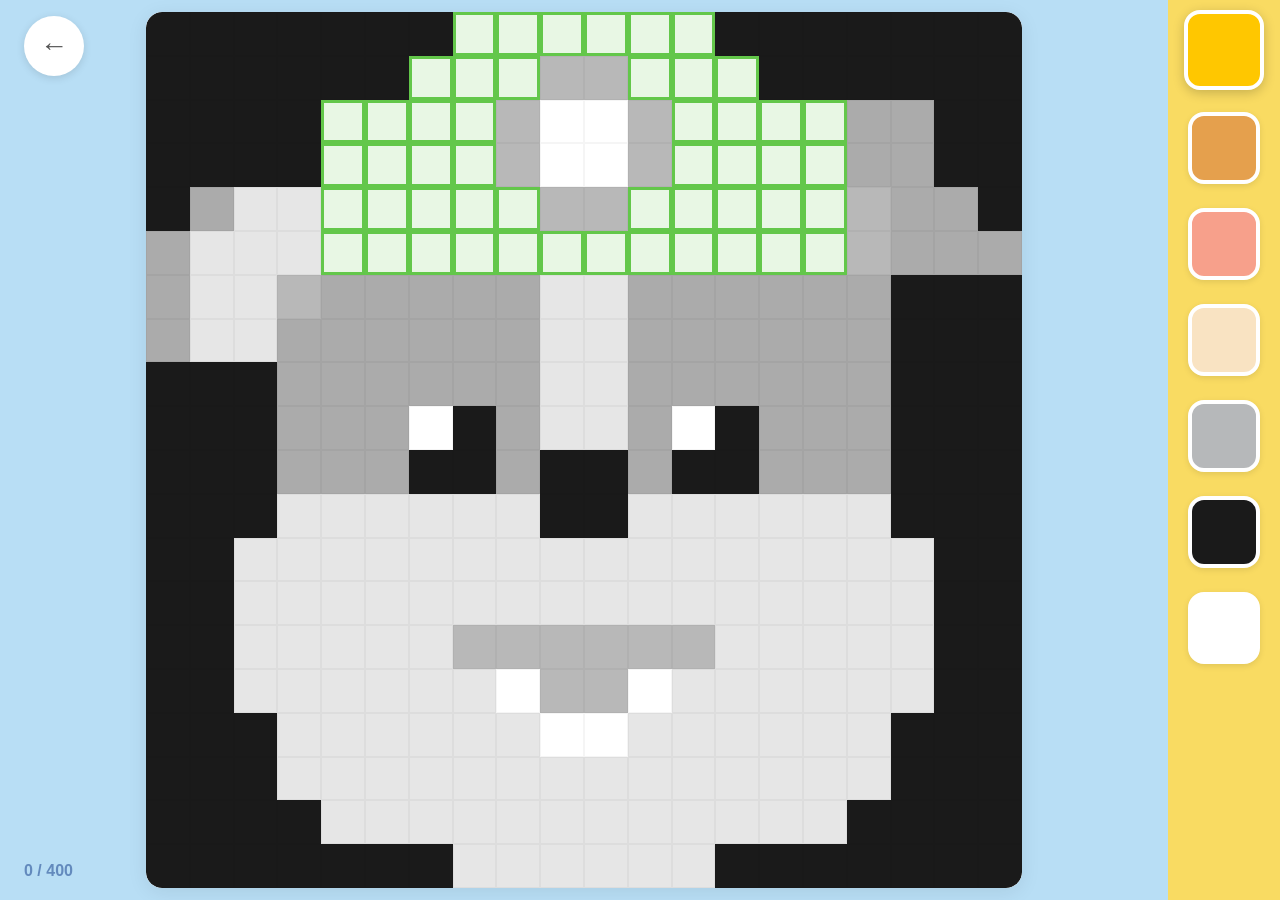
==== color.html @ c3fe24c9 "Add looping background music at 50% volume Plays on first user tap (iOS Safari requirement), loops c" ====
<!DOCTYPE html>
<html lang="en">
<head>
  <meta charset="UTF-8">
  <meta name="viewport" content="width=device-width, initial-scale=1.0, maximum-scale=1.0, user-scalable=no, viewport-fit=cover">
  <meta name="apple-mobile-web-app-capable" content="yes">
  <meta name="apple-mobile-web-app-status-bar-style" content="black-fullscreen">
  <meta name="mobile-web-app-capable" content="yes">
  <link rel="manifest" href="manifest.json">
  <title>Pixel Coloring</title>
  <link rel="stylesheet" href="style.css">
</head>
<body>
  <div id="coloring-screen">
    <!-- Floating top controls — overlaid on canvas area -->
    <button id="back-btn" aria-label="Back">&larr;</button>
    <span id="progress-text">0 / 0</span>

    <!-- Full-height canvas area: grid + panel -->
    <div id="coloring-area">
      <div id="grid-wrapper">
        <div id="grid-container">
          <div id="grid-bg"></div>
          <div id="pixel-grid"></div>
        </div>
      </div>
      <div id="palette-panel"></div>
    </div>
  </div>

  <!-- Sheet data files -->
  <script src="sheets/sheet1/data.js"></script>
  <script src="sheets/sheet2/data.js"></script>
  <script src="sheets/sheet3/data.js"></script>
  <script src="sheets/sheet4/data.js"></script>
  <script src="sheets/sheet8/data.js"></script>
  <script src="sheets/sheet9/data.js"></script>
  <script src="sheets/sheet10/data.js"></script>
  <script src="sheets/sheet11/data.js"></script>
  <script src="sheets/sheet12/data.js"></script>
  <script src="sheets/sheet13/data.js"></script>
  <script src="sheets/sheet14/data.js"></script>
  <script src="sheets/sheet15/data.js"></script>
  <script src="sheets/sheet16/data.js"></script>

  <script src="js/utils.js"></script>
  <script src="js/music.js"></script>
  <script src="js/sounds.js"></script>
  <script src="js/canvas.js"></script>
</body>
</html>
---- style.css ----
/* style.css — Pixel Art Coloring Webapp */

/* === Reset & iOS Fixes === */
*, *::before, *::after {
  box-sizing: border-box;
  margin: 0;
  padding: 0;
}

html, body {
  height: 100%;
  height: 100dvh;
  overflow: hidden;
  overscroll-behavior: none;
  -webkit-tap-highlight-color: transparent;
  -webkit-touch-callout: none;
  -webkit-user-select: none;
  user-select: none;
}

body {
  font-family: -apple-system, BlinkMacSystemFont, 'SF Pro Rounded', sans-serif;
  background: #B8DEF5;
  color: #333;
  touch-action: manipulation;
}

/* === Home Screen (landscape-first) === */
#home-screen {
  display: flex;
  flex-direction: column;
  align-items: center;
  justify-content: center;
  height: 100%;
  height: 100dvh;
  padding: 8px 0;
  padding-top: env(safe-area-inset-top, 8px);
  overflow: hidden;
}

.home-title {
  font-size: 24px;
  font-weight: 800;
  text-align: center;
  margin: 0 0 10px;
  letter-spacing: -0.5px;
  color: #2a5298;
  flex-shrink: 0;
}

.sheet-grid {
  display: flex;
  gap: 16px;
  align-items: center;
  flex-wrap: nowrap;
  overflow-x: auto;
  overflow-y: hidden;
  -webkit-overflow-scrolling: touch;
  scroll-snap-type: x mandatory;
  padding: 0 24px;
  max-width: 100%;
  /* Hide scrollbar but allow scrolling */
  scrollbar-width: none;
  -ms-overflow-style: none;
}

.sheet-grid::-webkit-scrollbar {
  display: none;
}

.sheet-card {
  background: #fff;
  border-radius: 16px;
  overflow: hidden;
  cursor: pointer;
  touch-action: manipulation;
  transition: transform 0.15s ease;
  display: flex;
  flex-direction: column;
  box-shadow: 0 4px 12px rgba(0,0,0,0.08);
  flex-shrink: 0;
  scroll-snap-align: center;
}

.sheet-card:active {
  transform: scale(0.96);
}

.sheet-card-thumb {
  /* Square thumb sized from viewport height */
  width: calc(100dvh - 90px);
  max-width: 220px;
  aspect-ratio: 1 / 1;
}

.thumb-grid {
  display: grid;
  width: 100%;
  height: 100%;
  border-radius: 12px 12px 0 0;
  overflow: hidden;
}

.sheet-card-title {
  padding: 6px 10px;
  font-size: 13px;
  font-weight: 700;
  text-align: center;
  color: #2a5298;
  flex-shrink: 0;
}

/* Fullscreen banner */
.fullscreen-banner {
  position: fixed;
  bottom: 0;
  left: 0;
  right: 0;
  background: rgba(42, 82, 152, 0.95);
  color: white;
  text-align: center;
  padding: 12px 16px;
  font-size: 13px;
  font-weight: 500;
  z-index: 100;
  transition: transform 0.3s ease;
}

.fullscreen-banner.hidden {
  transform: translateY(100%);
}

/* === Coloring Screen === */
#coloring-screen {
  position: relative;
  height: 100%;
  height: 100dvh;
  background: #B8DEF5;
}

/* Floating back button — top-left, overlaid */
#back-btn {
  position: absolute;
  top: 16px;
  left: 16px;
  z-index: 10;
  width: 48px;
  height: 48px;
  background: #fff;
  border: none;
  color: #555;
  font-size: 24px;
  line-height: 1;
  cursor: pointer;
  touch-action: manipulation;
  border-radius: 50%;
  display: flex;
  align-items: center;
  justify-content: center;
  box-shadow: 0 2px 8px rgba(0,0,0,0.12);
  padding-top: env(safe-area-inset-top, 0px);
}

#back-btn:active {
  transform: scale(0.92);
  background: #f0f0f0;
}

/* Floating progress — bottom-left, overlaid */
#progress-text {
  position: absolute;
  bottom: 16px;
  left: 16px;
  z-index: 10;
  font-size: 14px;
  font-weight: 600;
  color: rgba(42, 82, 152, 0.6);
  white-space: nowrap;
}

/* Coloring area: full viewport, grid + panel */
#coloring-area {
  display: flex;
  width: 100%;
  height: 100%;
  height: 100dvh;
  overflow: hidden;
  padding-left: env(safe-area-inset-left, 0px);
}

/* Grid wrapper — centers grid to screen middle */
#grid-wrapper {
  flex: 1;
  display: flex;
  align-items: center;
  justify-content: center;
  padding: 12px;
  min-width: 0;
  min-height: 0;
}

#grid-container {
  position: relative;
  height: calc(100dvh - 24px);
  aspect-ratio: 1 / 1;
  max-width: calc(100vw - 112px - 24px);
  max-height: calc(100dvh - 24px);
  background: #fff;
  border-radius: 16px;
  box-shadow: 0 4px 20px rgba(0,0,0,0.08);
  overflow: hidden;
  padding: 0;
}

/* Grayscale background artwork */
#grid-bg {
  position: absolute;
  inset: 0;
  background-size: 100% 100%;
  background-repeat: no-repeat;
  filter: grayscale(1);
  border-radius: 16px;
  transition: opacity 600ms ease;
}

#grid-bg.bg--hidden {
  opacity: 0;
}

/* Pixel grid */
#pixel-grid {
  position: absolute;
  inset: 0;
  display: grid;
  touch-action: none;
  border-radius: 16px;
  overflow: hidden;
}

.grid-cell {
  /* background-color set via inline style (grayscale of correct color) */
  border: 1px solid rgba(0,0,0,0.04);
  touch-action: none;
  transition: background-color 0.15s ease;
}

/* Filled cell: reveals color */
.grid-cell.cell--filled {
  /* background-color set via inline style */
  border-color: rgba(0,0,0,0.06);
}

/* Highlighted cell: matching selected color */
.grid-cell.cell--highlighted {
  outline: 3px solid #63C74A;
  outline-offset: -3px;
  background-color: rgba(99, 199, 74, 0.15) !important;
  animation: highlight-pulse 1.2s ease-in-out infinite;
}

@keyframes highlight-pulse {
  0%, 100% { outline-color: rgba(99, 199, 74, 0.7); }
  50%      { outline-color: rgba(99, 199, 74, 1.0); }
}

/* Wrong color shake */
.grid-cell.cell--wrong {
  animation: wrong-shake 0.5s ease forwards;
}

@keyframes wrong-shake {
  0%   { transform: translateX(0);    outline: 3px solid rgba(255,80,80,0.8); outline-offset: -3px; }
  25%  { transform: translateX(-4px); }
  75%  { transform: translateX(4px);  }
  100% { transform: translateX(0);    outline: 3px solid transparent; outline-offset: -3px; }
}

/* Completion: cells merge into artwork */
#pixel-grid.grid--complete {
  transform: scale(1.02);
  transition: transform 600ms ease;
  box-shadow: 0 8px 32px rgba(0,0,0,0.15);
}

#pixel-grid.grid--complete .grid-cell {
  border-color: transparent;
  transition: border-color 600ms ease;
}

/* === Color Panel (from Figma: 112px wide, #F9DB62 bg) === */
#palette-panel {
  width: 112px;
  height: 100%;
  background: #F9DB62;
  display: flex;
  flex-direction: column;
  align-items: center;
  padding: 0;
  transform: translateX(100%);
  transition: transform 400ms ease-out;
  flex-shrink: 0;
  overflow-y: auto;
}

#palette-panel.visible {
  transform: translateX(0);
}

.swatch-slot {
  width: 112px;
  height: 96px;
  display: flex;
  align-items: center;
  justify-content: center;
  flex-shrink: 0;
}

.swatch-slot--selected {
  height: 100px;
}

.swatch {
  width: 72px;
  height: 72px;
  border-radius: 16px;
  border: 4px solid #fff;
  cursor: pointer;
  touch-action: manipulation;
  flex-shrink: 0;
  transition: transform 0.2s ease, width 0.2s ease, height 0.2s ease;
  position: relative;
  box-shadow: 0 2px 6px rgba(0,0,0,0.1);
}

.swatch:active {
  transform: scale(0.9);
}

.swatch--selected {
  width: 80px;
  height: 80px;
  box-shadow: 0 3px 12px rgba(0,0,0,0.2);
}

.swatch--selected:active {
  transform: scale(0.95);
}

.swatch--done {
  opacity: 0.35;
}

/* === Phone === */
@media (max-width: 767px) {
  .sheet-card-thumb {
    width: calc(100dvh - 80px);
    max-width: 160px;
  }

  .sheet-grid {
    gap: 10px;
  }

  .sheet-card-title {
    font-size: 11px;
    padding: 4px 6px;
  }

  #palette-panel {
    width: 80px;
  }

  .swatch-slot {
    width: 80px;
    height: 72px;
  }

  .swatch-slot--selected {
    height: 76px;
  }

  .swatch {
    width: 52px;
    height: 52px;
    border-radius: 14px;
  }

  .swatch--selected {
    width: 60px;
    height: 60px;
  }

  #grid-container {
    height: calc(100dvh - 20px);
    max-width: calc(100vw - 80px - 20px);
    max-height: calc(100dvh - 20px);
  }

  #grid-wrapper {
    padding: 10px;
  }

  #back-btn {
    width: 40px;
    height: 40px;
    font-size: 20px;
    top: 12px;
    left: 12px;
  }

  #progress-text {
    left: 12px;
    bottom: 12px;
  }

}

/* === iPad styles === */
@media (min-width: 768px) {
  .home-title {
    font-size: 32px;
    margin: 0 0 14px;
  }

  .sheet-card {
    border-radius: 20px;
  }

  .sheet-card-thumb {
    width: calc(100dvh - 100px);
    max-width: 260px;
  }

  .sheet-card-title {
    font-size: 15px;
    padding: 8px 12px;
  }

  .sheet-grid {
    gap: 20px;
  }

  #back-btn {
    width: 60px;
    height: 60px;
    font-size: 28px;
    top: 16px;
    left: 24px;
  }

  #progress-text {
    left: 24px;
    bottom: 20px;
    font-size: 16px;
  }

  #grid-wrapper {
    padding: 12px;
  }
}

/* === Landscape phone === */
@media (max-height: 500px) and (orientation: landscape) {
  #top-bar {
    height: 40px;
  }

  #palette-panel {
    width: 80px;
  }

  .swatch-slot {
    width: 80px;
    height: 56px;
  }

  .swatch-slot--selected {
    height: 60px;
  }

  .swatch {
    width: 44px;
    height: 44px;
    border-radius: 12px;
  }

  .swatch--selected {
    width: 50px;
    height: 50px;
  }
}
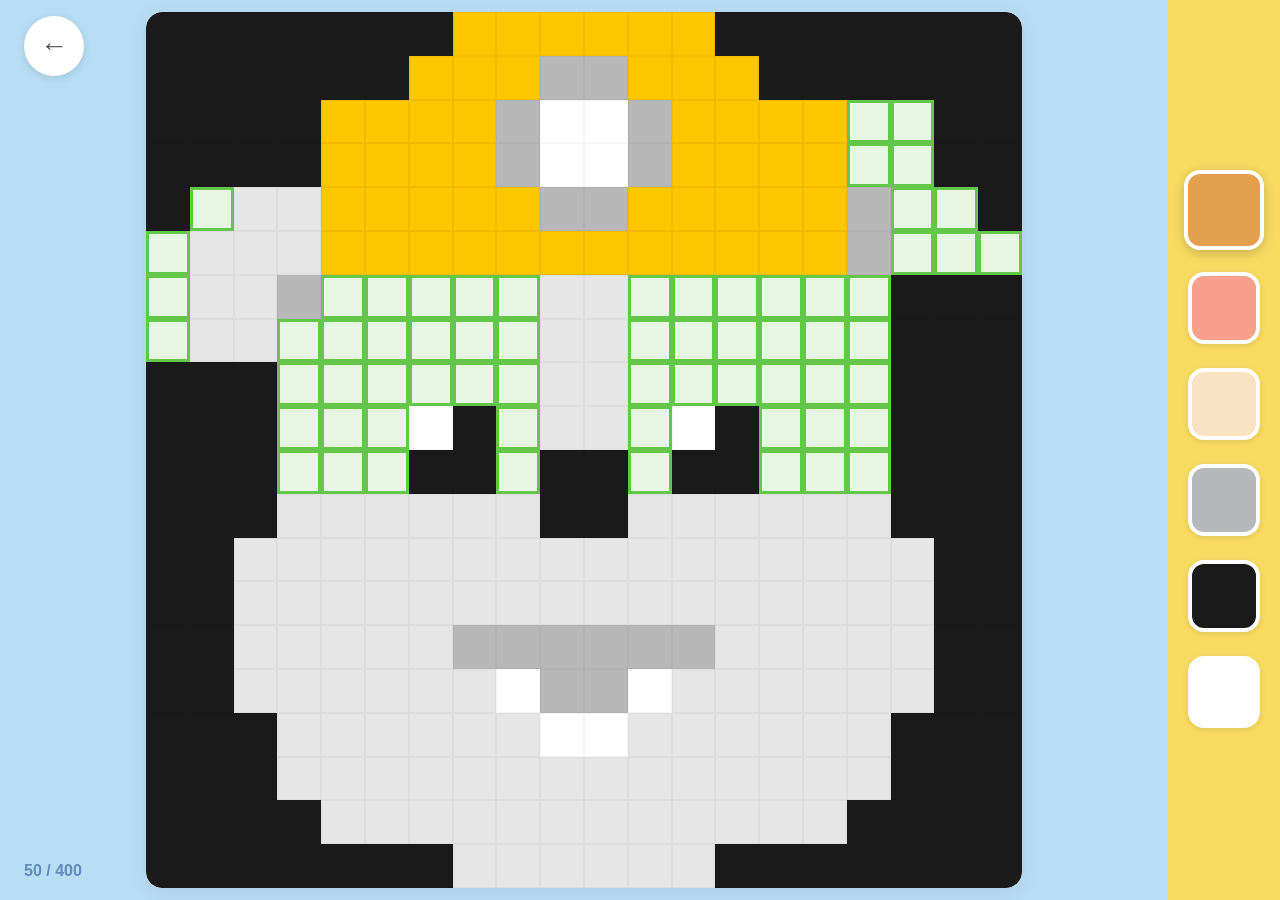
==== commit e25ad0c8: "Split background music: home screen and canvas get separate tracks - main-background.mp3 plays on sh" ====
--- a/color.html
+++ b/color.html
@@ -45,6 +45,7 @@
 
   <script src="js/utils.js"></script>
   <script src="js/music.js"></script>
+  <script>Music.init('assets/canvas-background.mp3');</script>
   <script src="js/sounds.js"></script>
   <script src="js/canvas.js"></script>
 </body>
--- a/style.css
+++ b/style.css
@@ -58,10 +58,11 @@
   -webkit-overflow-scrolling: touch;
   scroll-snap-type: x mandatory;
   padding: 0 24px;
-  max-width: 100%;
+  width: 100%;
   /* Hide scrollbar but allow scrolling */
   scrollbar-width: none;
   -ms-overflow-style: none;
+  touch-action: pan-x;
 }
 
 .sheet-grid::-webkit-scrollbar {
@@ -295,6 +296,7 @@
   display: flex;
   flex-direction: column;
   align-items: center;
+  justify-content: center;
   padding: 0;
   transform: translateX(100%);
   transition: transform 400ms ease-out;
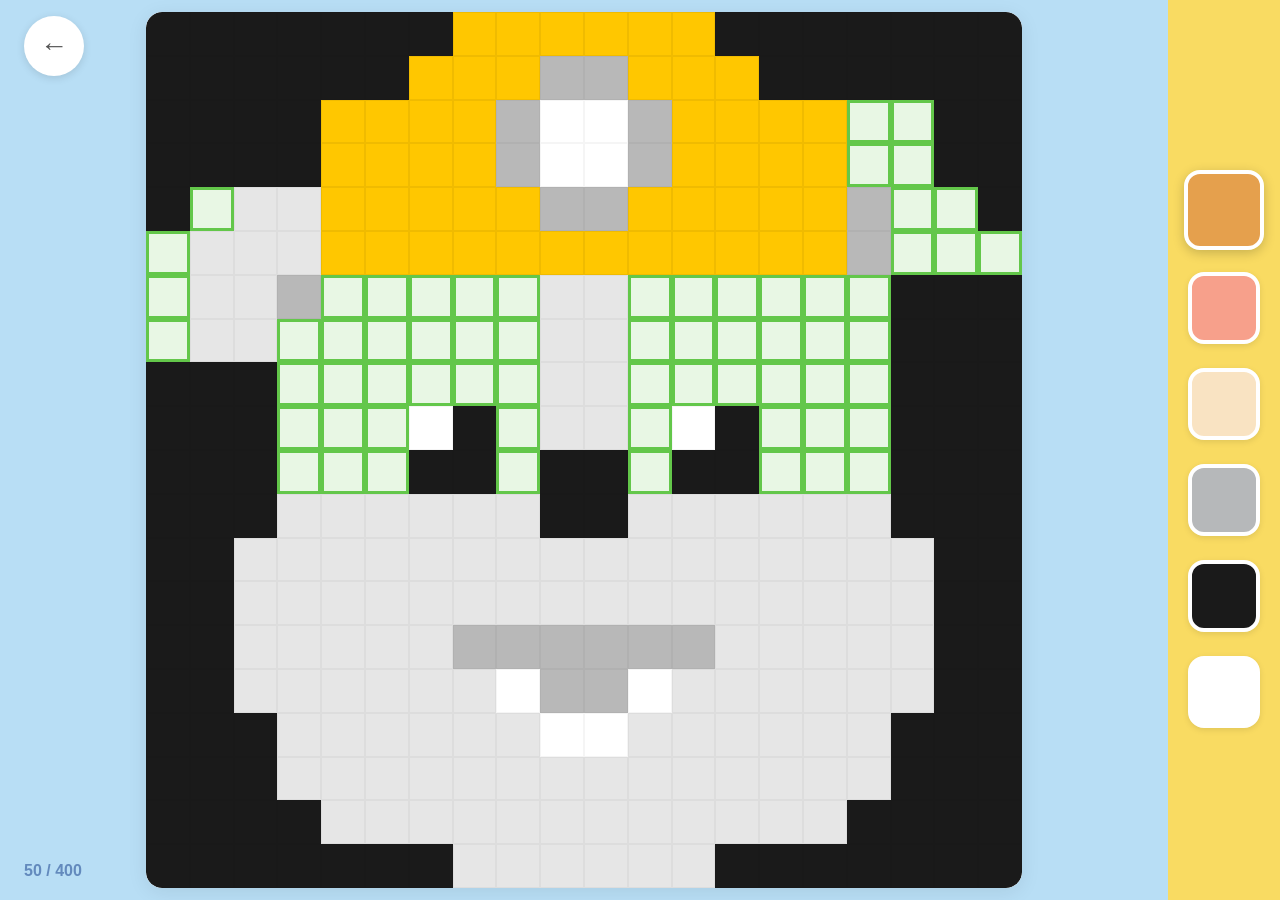
==== commit 7a0ddda2: "Lower background music volume to avoid suppressing SFX Home screen music at 15%, canvas music at 8% " ====
--- a/color.html
+++ b/color.html
@@ -45,7 +45,7 @@
 
   <script src="js/utils.js"></script>
   <script src="js/music.js"></script>
-  <script>Music.init('assets/canvas-background.mp3');</script>
+  <script>Music.init('assets/canvas-background.mp3', 0.08);</script>
   <script src="js/sounds.js"></script>
   <script src="js/canvas.js"></script>
 </body>
--- a/style.css
+++ b/style.css
@@ -296,12 +296,17 @@
   display: flex;
   flex-direction: column;
   align-items: center;
-  justify-content: center;
   padding: 0;
   transform: translateX(100%);
   transition: transform 400ms ease-out;
   flex-shrink: 0;
   overflow-y: auto;
+}
+
+#palette-panel::before,
+#palette-panel::after {
+  content: '';
+  flex: 1;
 }
 
 #palette-panel.visible {
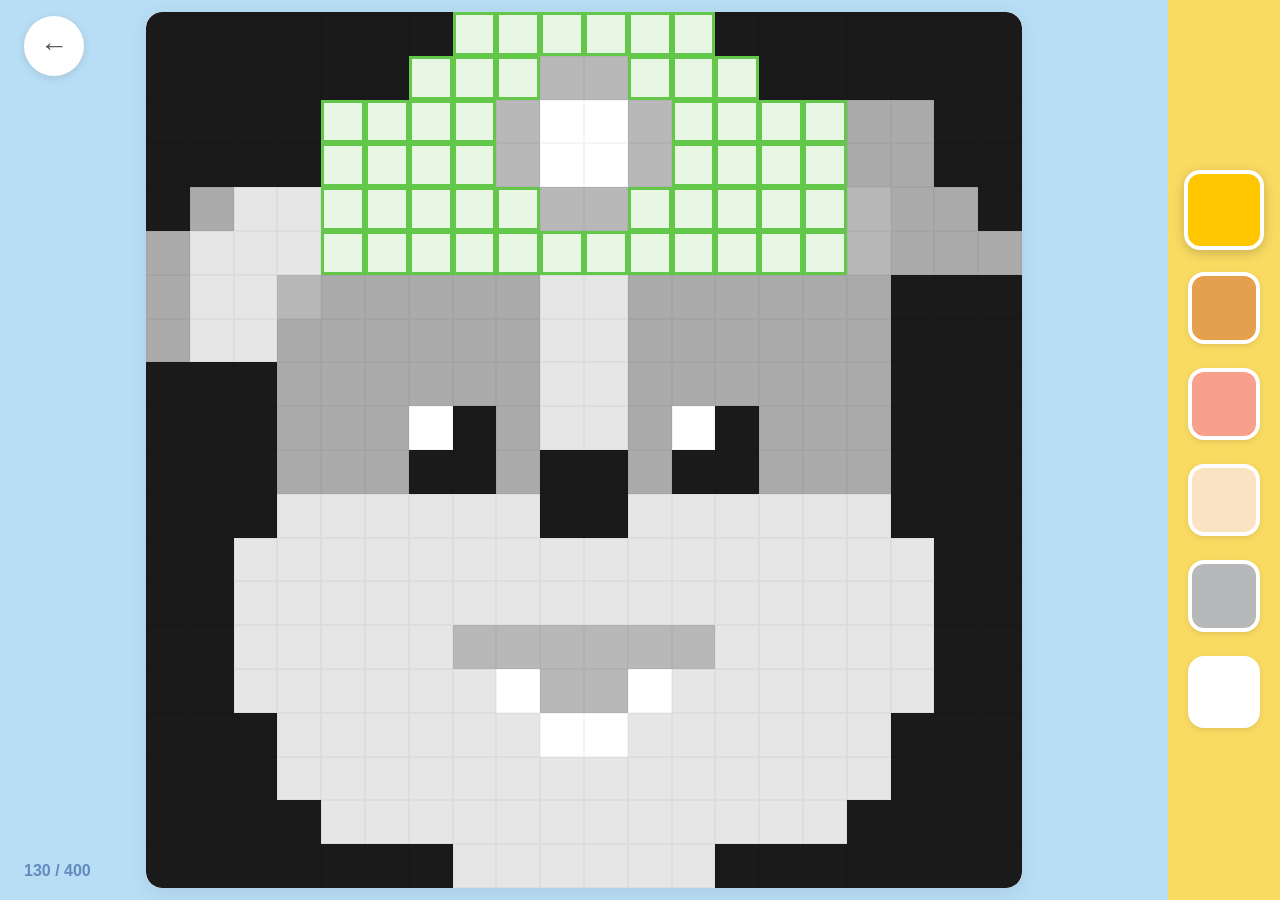
==== commit 133adb51: "Add loading spinner to canvas screen Shows a spinner overlay while the grid, palette, and audio cont" ====
--- a/color.html
+++ b/color.html
@@ -11,6 +11,11 @@
   <link rel="stylesheet" href="style.css">
 </head>
 <body>
+  <!-- Loading overlay -->
+  <div id="loading-overlay">
+    <div class="spinner"></div>
+  </div>
+
   <div id="coloring-screen">
     <!-- Floating top controls — overlaid on canvas area -->
     <button id="back-btn" aria-label="Back">&larr;</button>
@@ -44,8 +49,9 @@
   <script src="sheets/sheet16/data.js"></script>
 
   <script src="js/utils.js"></script>
+  <script src="js/audio-ctx.js"></script>
   <script src="js/music.js"></script>
-  <script>Music.init('assets/canvas-background.mp3', 0.08);</script>
+  <script>Music.init('assets/canvas-background.mp3', 0.03);</script>
   <script src="js/sounds.js"></script>
   <script src="js/canvas.js"></script>
 </body>
--- a/style.css
+++ b/style.css
@@ -276,6 +276,36 @@
   100% { transform: translateX(0);    outline: 3px solid transparent; outline-offset: -3px; }
 }
 
+/* Loading overlay */
+#loading-overlay {
+  position: fixed;
+  inset: 0;
+  z-index: 1000;
+  background: #B8DEF5;
+  display: flex;
+  align-items: center;
+  justify-content: center;
+  transition: opacity 0.3s ease;
+}
+
+#loading-overlay.hidden {
+  opacity: 0;
+  pointer-events: none;
+}
+
+.spinner {
+  width: 48px;
+  height: 48px;
+  border: 5px solid rgba(42, 82, 152, 0.2);
+  border-top-color: #2a5298;
+  border-radius: 50%;
+  animation: spin 0.8s linear infinite;
+}
+
+@keyframes spin {
+  to { transform: rotate(360deg); }
+}
+
 /* Completion: cells merge into artwork */
 #pixel-grid.grid--complete {
   transform: scale(1.02);
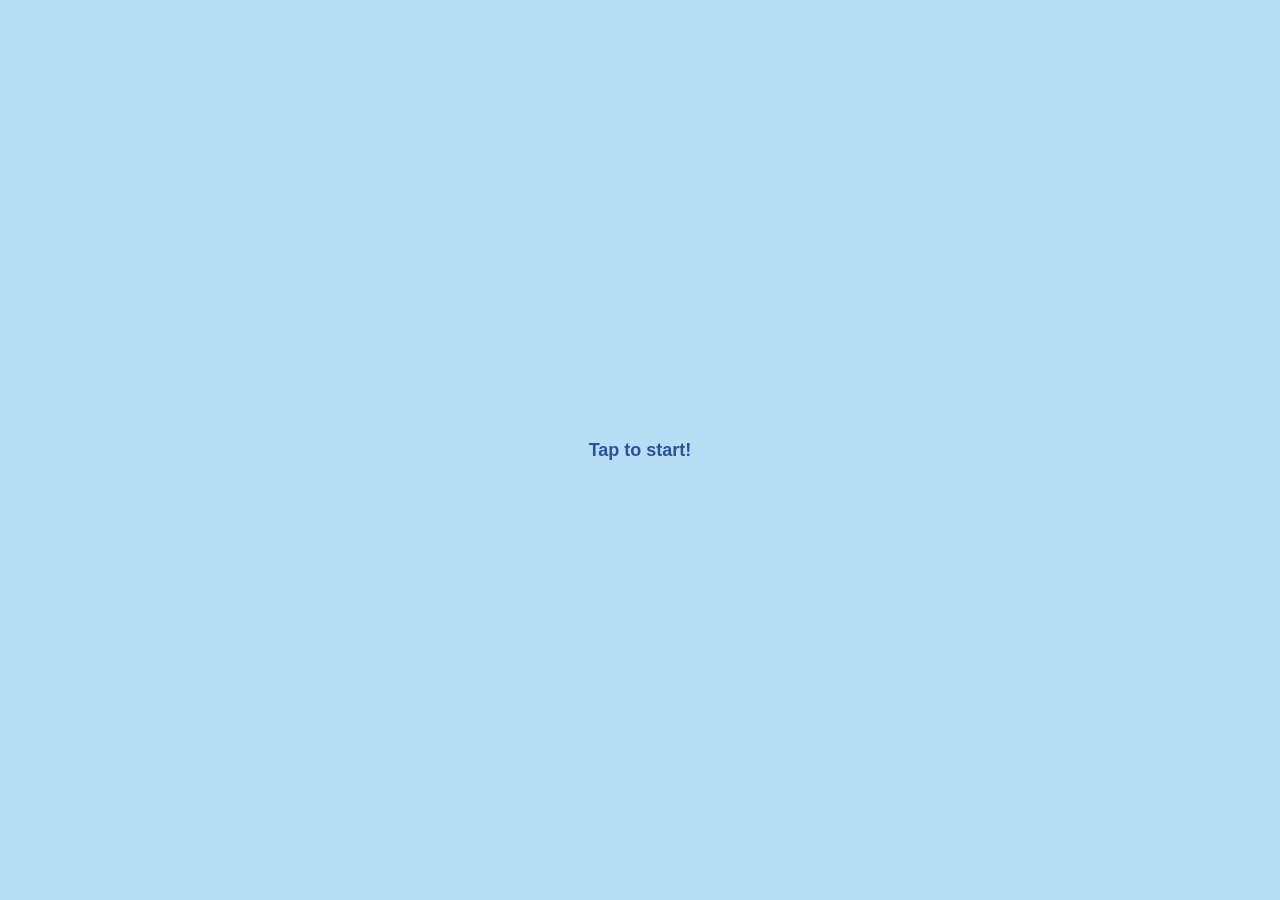
==== commit ca09062e: "Replace spinner with tap-to-start overlay Overlay stays visible until user taps, which unlocks Audio" ====
--- a/color.html
+++ b/color.html
@@ -13,7 +13,9 @@
 <body>
   <!-- Loading overlay -->
   <div id="loading-overlay">
-    <div class="spinner"></div>
+    <div class="loading-content">
+      <div class="tap-hint">Tap to start!</div>
+    </div>
   </div>
 
   <div id="coloring-screen">
--- a/style.css
+++ b/style.css
@@ -293,17 +293,17 @@
   pointer-events: none;
 }
 
-.spinner {
-  width: 48px;
-  height: 48px;
-  border: 5px solid rgba(42, 82, 152, 0.2);
-  border-top-color: #2a5298;
-  border-radius: 50%;
-  animation: spin 0.8s linear infinite;
-}
-
-@keyframes spin {
-  to { transform: rotate(360deg); }
+#loading-overlay .loading-content {
+  display: flex;
+  flex-direction: column;
+  align-items: center;
+  gap: 16px;
+}
+
+#loading-overlay .tap-hint {
+  font-size: 18px;
+  font-weight: 700;
+  color: #2a5298;
 }
 
 /* Completion: cells merge into artwork */
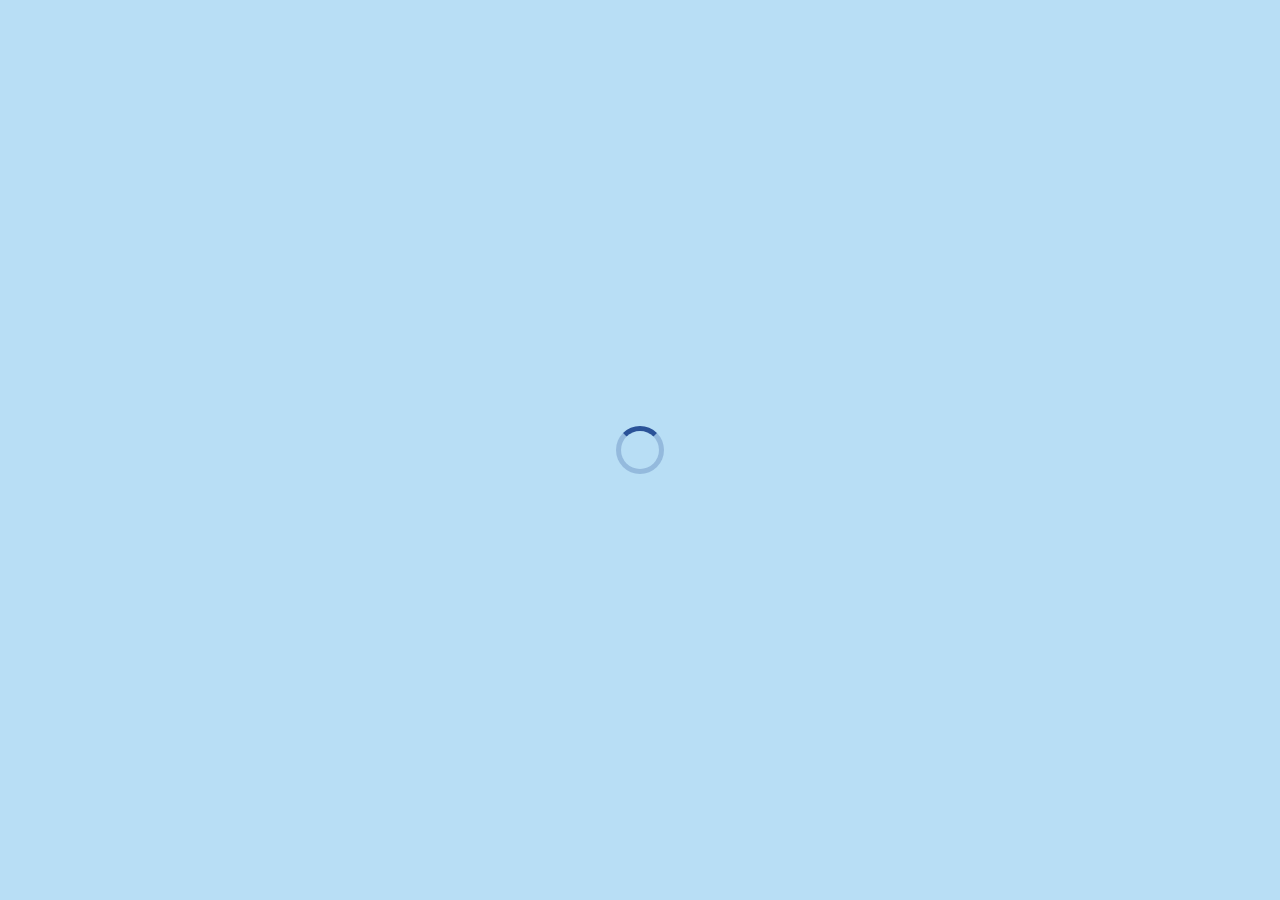
==== commit f8b51e35: "Replace "Tap to start!" overlay with a loading spinner that auto-dismisses after 3 seconds https://c" ====
--- a/color.html
+++ b/color.html
@@ -14,7 +14,7 @@
   <!-- Loading overlay -->
   <div id="loading-overlay">
     <div class="loading-content">
-      <div class="tap-hint">Tap to start!</div>
+      <div class="loading-spinner"></div>
     </div>
   </div>
 
--- a/style.css
+++ b/style.css
@@ -300,10 +300,17 @@
   gap: 16px;
 }
 
-#loading-overlay .tap-hint {
-  font-size: 18px;
-  font-weight: 700;
-  color: #2a5298;
+.loading-spinner {
+  width: 48px;
+  height: 48px;
+  border: 5px solid rgba(42, 82, 152, 0.25);
+  border-top-color: #2a5298;
+  border-radius: 50%;
+  animation: spin 0.8s linear infinite;
+}
+
+@keyframes spin {
+  to { transform: rotate(360deg); }
 }
 
 /* Completion: cells merge into artwork */
